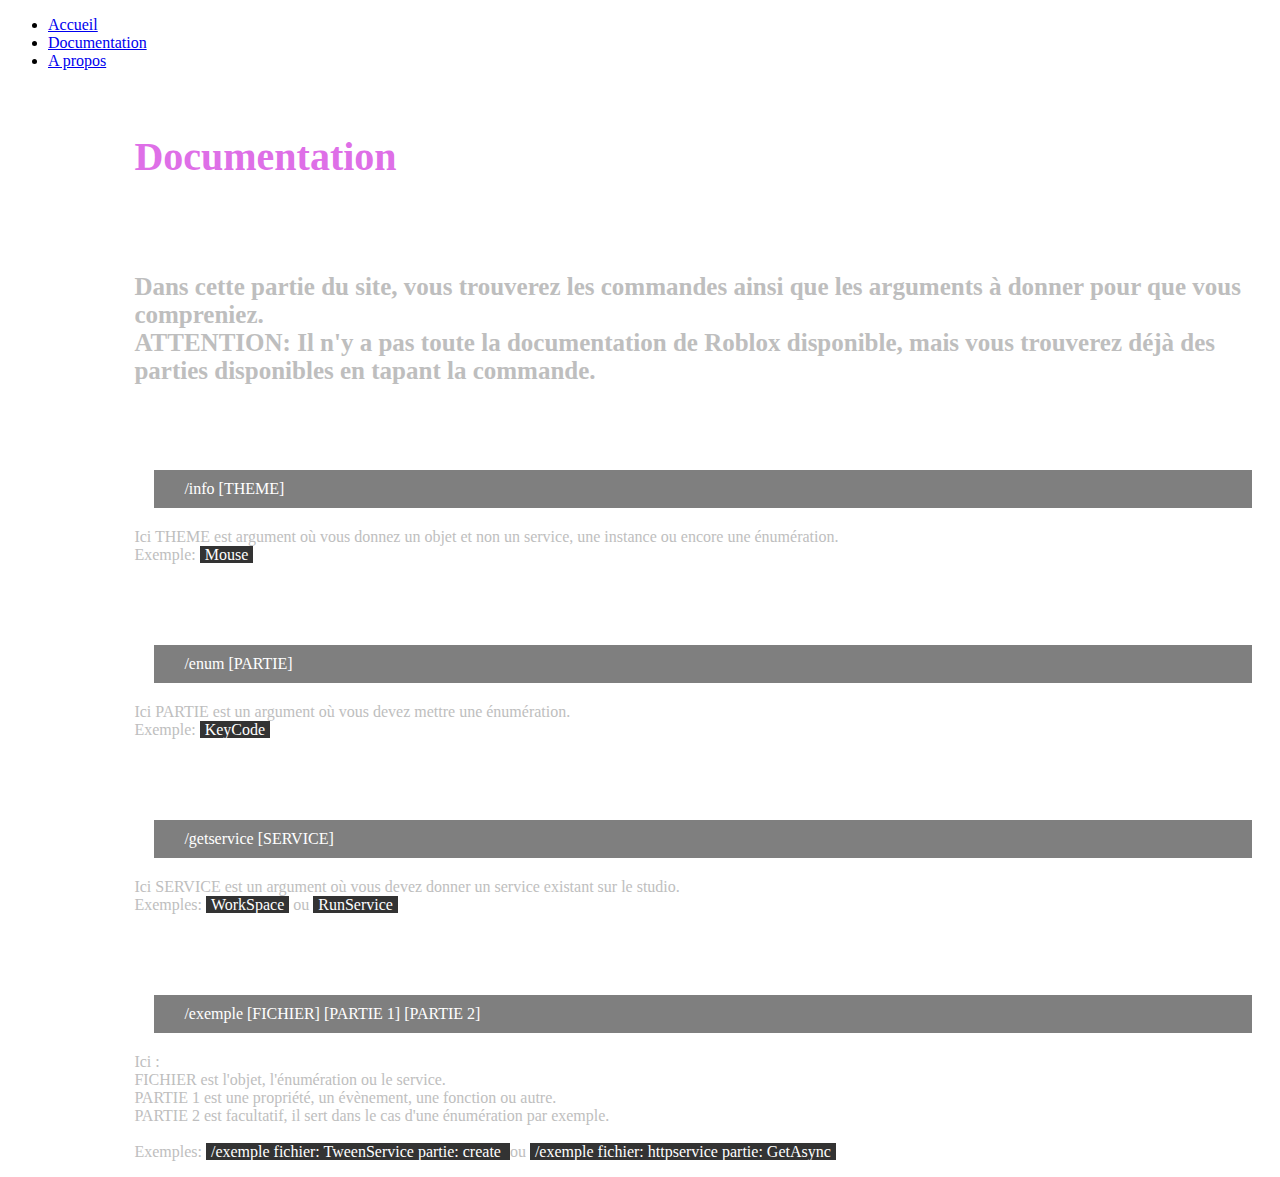
==== doc.html @ 47ad85b5 "Updated doc" ====
<!DOCTYPE html>
<html lang="fr">
  <head>
      <meta charset="utf-8" />
      <title>Froblox</title>
      <link rel="icon" type="image/png" href="img/Froblox.png"/>
      <link rel="stylesheet" href="sass/home.css">
      <link rel="stylesheet" href="sass/doc.css">
  </head>

  <body>
    <ul class="a-ul-manager">
        <li style="--i:3; --clr: rgb(40, 170, 221)"><a href="home.html">Accueil</a></li>
        <li style="--i:2; --clr: rgb(222,111,231)"><a href="doc.html">Documentation</a></li>
        <li style="--i:1; --clr: rgb(56,222,38)"><a href="about.html">A propos</a></li>
    </ul>

    <section class="content">

        <h1>Documentation</h1>
        <div class="part"></div>
        <h2>Dans cette partie du site, vous trouverez les commandes ainsi que les arguments à donner pour que vous compreniez.<br>
        ATTENTION: Il n'y a pas toute la documentation de Roblox disponible, mais vous trouverez déjà des parties disponibles en tapant la commande.</h2>
        <div class="part"></div>
        <a class="doc" href="#" style="--clr: #350477;--i: 0;"><span>/info [THEME]</span></a>
        <p>Ici THEME est argument où vous donnez un objet et non un service, une instance ou encore une énumération.<br>
            Exemple: <ex>Mouse</ex>
        </p>
        <div class="part"></div>
        <a class="doc" href="#" style="--clr: #041f77;--i: 0;"><span>/enum [PARTIE]</span></a>
        <p>Ici PARTIE est un argument où vous devez mettre une énumération.<br>
            Exemple: <ex>KeyCode</ex>
        </p>
        <div class="part"></div>
        <a class="doc" href="#" style="--clr: #700d0d;--i: 0;"><span>/getservice [SERVICE]</span></a>
        <p>Ici SERVICE est un argument où vous devez donner un service existant sur le studio.<br>
            Exemples: <ex>WorkSpace</ex> ou <ex>RunService</ex>
        </p>
        <div class="part"></div>
        <a class="doc" href="#" style="--clr: #815008;--i: 0;"><span>/exemple [FICHIER] [PARTIE 1] [PARTIE 2]</span></a>
        <p>Ici : <br>
            FICHIER est l'objet, l'énumération ou le service.<br>
            PARTIE 1 est une propriété, un évènement, une fonction ou autre.<br>
            PARTIE 2 est facultatif, il sert dans le cas d'une énumération par exemple.<br>
            <br>
            Exemples: <ex>/exemple fichier: TweenService partie: create </ex> ou <ex>/exemple fichier: httpservice partie: GetAsync</ex>
        </p>
    </section>
  </body>
</html>
---- sass/doc.css ----
p {
  color: #bebebe;
}

ex {
  padding: 0 5px;
  color: white;
  background: #333333;
}

h1 {
  font-size: 40px;
  color: rgb(222, 111, 231);
}

h2 {
  color: #bebebe;
  font-size: 25px;
}

.content {
  margin-top: 5%;
  margin-left: 10%;
}

.part {
  height: 45px;
}

.doc {
  position: relative;
  color: white;
  text-decoration: none;
  display: flex;
  padding: 10px 30px;
  background: rgba(0, 0, 0, 0.5);
  margin: 20px;
}
.doc:hover {
  background: var(--clr);
  box-shadow: 0 0 5px var(--clr), 0 0 15px var(--clr), 0 0 30px var(--clr), 0 0 50px var(--clr);
  transition: 0.5s;
  transition-delay: 0.05s;
  color: #ffffff;
}

/*# sourceMappingURL=doc.css.map */
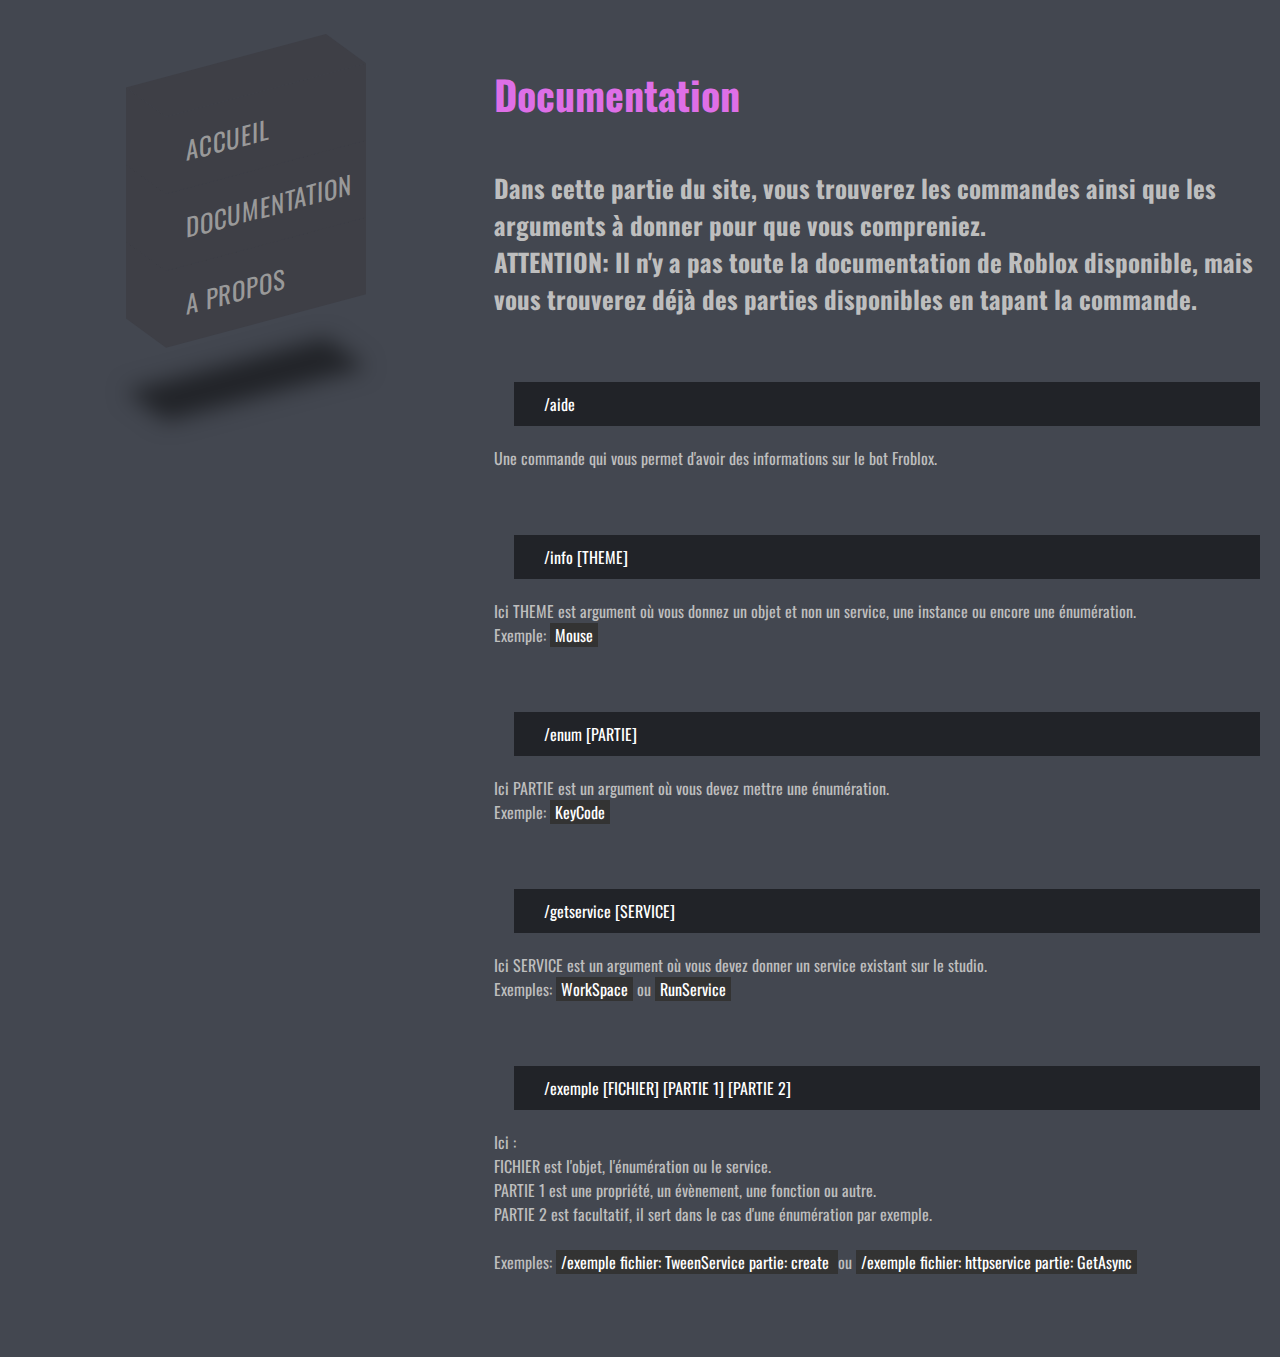
==== commit 3e7707ee: "Updated the documentation" ====
--- a/doc.html
+++ b/doc.html
@@ -22,21 +22,29 @@
         <h2>Dans cette partie du site, vous trouverez les commandes ainsi que les arguments à donner pour que vous compreniez.<br>
         ATTENTION: Il n'y a pas toute la documentation de Roblox disponible, mais vous trouverez déjà des parties disponibles en tapant la commande.</h2>
         <div class="part"></div>
+
+        <a class="doc" href="#" style="--clr: #350477;--i: 0;"><span>/aide</span></a>
+        <p>Une commande qui vous permet d'avoir des informations sur le bot Froblox.</p>
+        <div class="part"></div>
+
         <a class="doc" href="#" style="--clr: #350477;--i: 0;"><span>/info [THEME]</span></a>
         <p>Ici THEME est argument où vous donnez un objet et non un service, une instance ou encore une énumération.<br>
             Exemple: <ex>Mouse</ex>
         </p>
         <div class="part"></div>
+
         <a class="doc" href="#" style="--clr: #041f77;--i: 0;"><span>/enum [PARTIE]</span></a>
         <p>Ici PARTIE est un argument où vous devez mettre une énumération.<br>
             Exemple: <ex>KeyCode</ex>
         </p>
         <div class="part"></div>
+
         <a class="doc" href="#" style="--clr: #700d0d;--i: 0;"><span>/getservice [SERVICE]</span></a>
         <p>Ici SERVICE est un argument où vous devez donner un service existant sur le studio.<br>
             Exemples: <ex>WorkSpace</ex> ou <ex>RunService</ex>
         </p>
         <div class="part"></div>
+
         <a class="doc" href="#" style="--clr: #815008;--i: 0;"><span>/exemple [FICHIER] [PARTIE 1] [PARTIE 2]</span></a>
         <p>Ici : <br>
             FICHIER est l'objet, l'énumération ou le service.<br>
@@ -45,6 +53,7 @@
             <br>
             Exemples: <ex>/exemple fichier: TweenService partie: create </ex> ou <ex>/exemple fichier: httpservice partie: GetAsync</ex>
         </p>
+        <div class="part"></div>
     </section>
   </body>
 </html>--- a/sass/home.css
+++ b/sass/home.css
@@ -0,0 +1,130 @@
+@import url("https://fonts.googleapis.com/css2?family=Oswald:wght@200;400&display=swap");
+.a-ul-manager {
+  font-size: 25px;
+  margin-left: 13%;
+  margin-top: 7%;
+  position: relative;
+  justify-content: left;
+  min-height: 100vh;
+  transform: skewY(-15deg);
+  transition: 0.5s;
+}
+.a-ul-manager li {
+  position: relative;
+  list-style: none;
+  width: 200px;
+  background: #3e3f46;
+  padding: 20px;
+  z-index: var(--i);
+  transition: 0.5s;
+}
+.a-ul-manager li:hover {
+  background: var(--clr);
+  transform: translateX(-50px);
+}
+.a-ul-manager li:hover::before {
+  background: var(--clr);
+}
+.a-ul-manager li:hover::after {
+  background: var(--clr);
+}
+.a-ul-manager li:hover a {
+  color: #fff;
+}
+.a-ul-manager li::before {
+  content: "";
+  position: absolute;
+  top: 0;
+  width: 40px;
+  left: -40px;
+  height: 100%;
+  background: #3e3f46;
+  transform-origin: right;
+  transform: skewY(45deg);
+  transition: 0.5s;
+}
+.a-ul-manager li::after {
+  content: "";
+  position: absolute;
+  top: -40px;
+  left: 0;
+  width: 100%;
+  height: 40px;
+  background: #3e3f46;
+  transform-origin: bottom;
+  transform: skewX(45deg);
+  transition: 0.5s;
+}
+.a-ul-manager li:last-child::after {
+  box-shadow: -150px 150px 20px rgba(0, 0, 0, 0.5);
+}
+.a-ul-manager li a {
+  text-decoration: none;
+  color: #999;
+  display: block;
+  text-transform: uppercase;
+  letter-spacing: 0.05rem;
+  transition: 0.5s;
+}
+
+.neonbutton {
+  padding: 2px 3px;
+  color: var(--main);
+  letter-spacing: 1px;
+  overflow: hidden;
+  transition: 0.2s;
+  text-decoration: none;
+}
+.neonbutton:hover {
+  color: var(--color-text);
+  background: var(--back-color);
+  overflow: hidden;
+  box-shadow: 0 0 10px var(--back-color), 0 0 40px var(--back-color), 0 0 80px var(--back-color);
+}
+.neonbutton span {
+  padding: 10px 10px;
+  font-size: 20px;
+}
+
+* {
+  margin: 0;
+  padding: 0;
+  box-sizing: border-box;
+  font-family: "Oswald", sans-serif;
+}
+
+body {
+  background: #434750;
+  display: flex;
+}
+
+.content-p1 {
+  position: relative;
+  display: flex;
+  flex-direction: column;
+  align-items: center;
+  justify-content: center;
+  margin-top: -30%;
+  margin-left: 10%;
+}
+.content-p1 .title {
+  position: relative;
+  font-size: 35px;
+}
+.content-p1 .title span {
+  background: linear-gradient(175deg, #6868f5 40%, white 70%, #e36e6e 10%);
+  background-clip: border-box;
+  -webkit-background-clip: text;
+  -webkit-text-fill-color: transparent;
+}
+.content-p1 p {
+  text-align: center;
+  font-size: 17px;
+  color: #bebebe;
+}
+.content-p1 .logo {
+  width: 270px;
+  height: 150px;
+}
+
+/*# sourceMappingURL=home.css.map */
